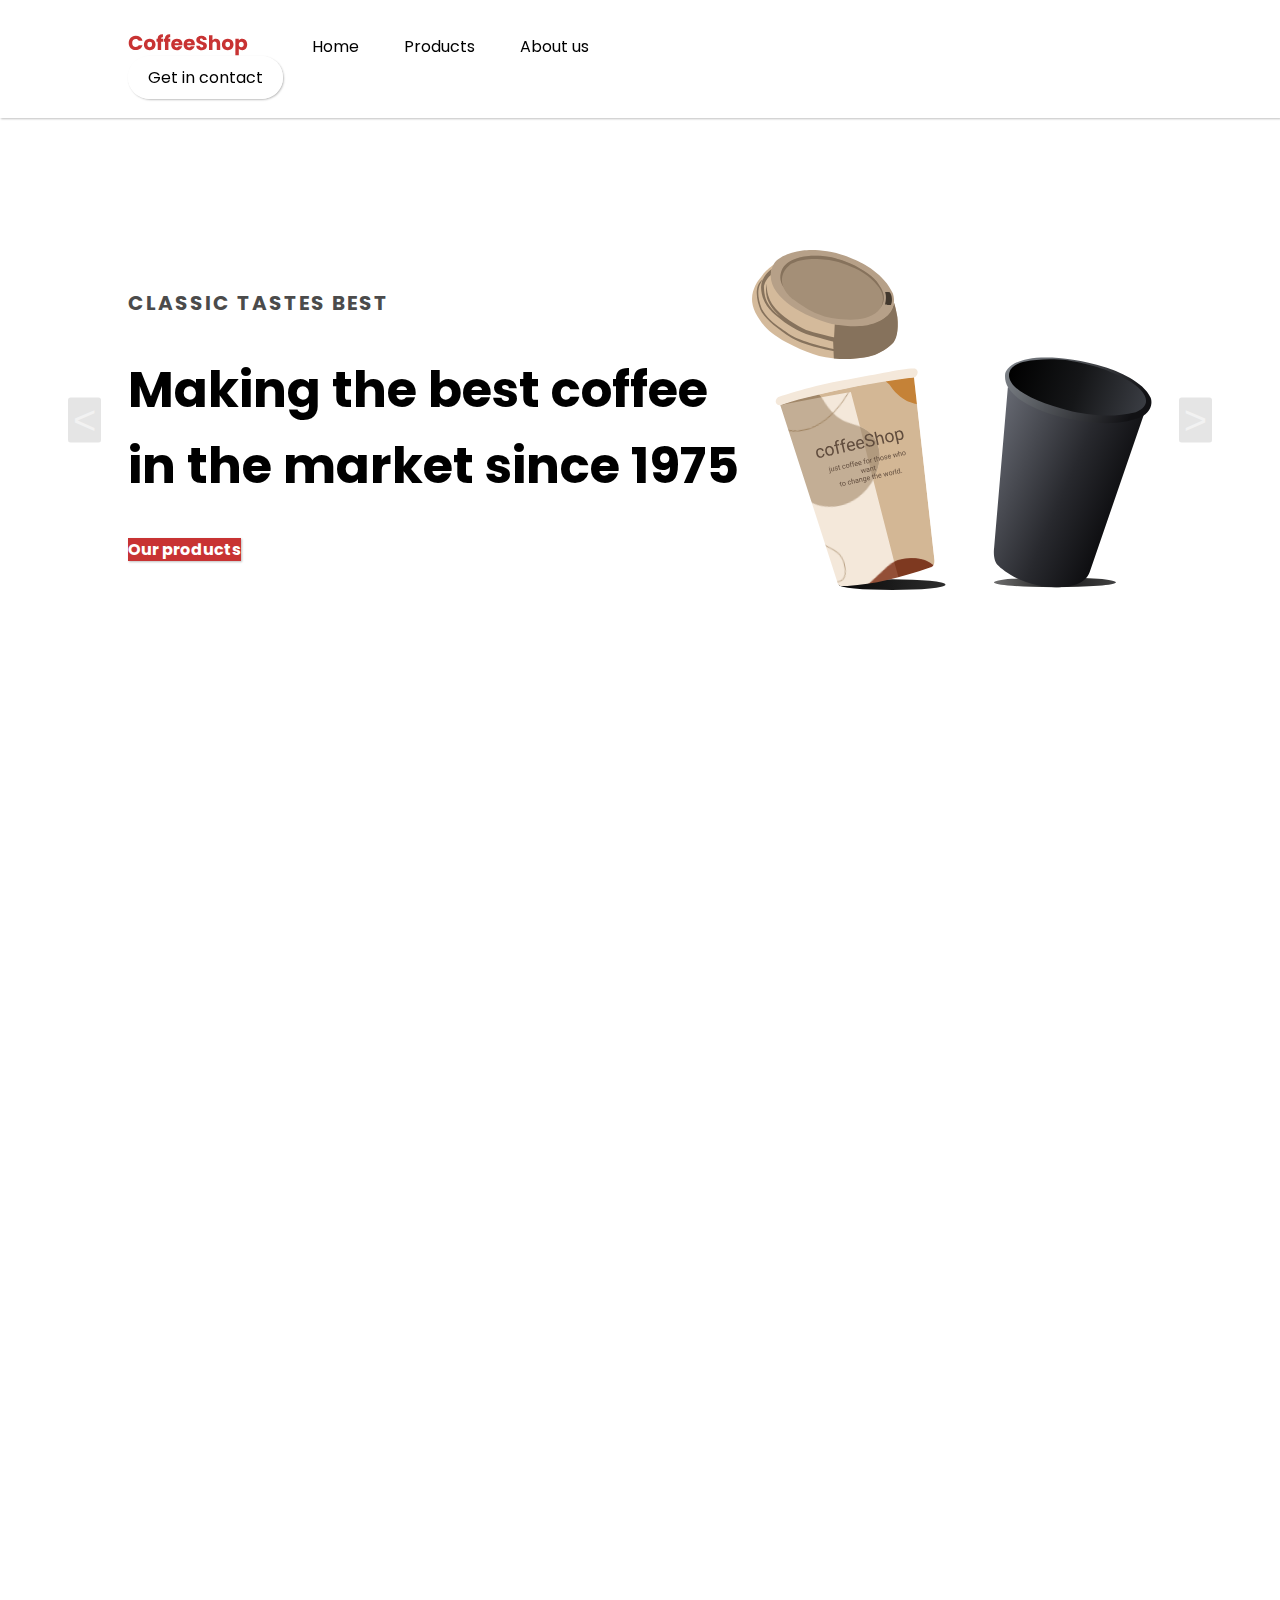
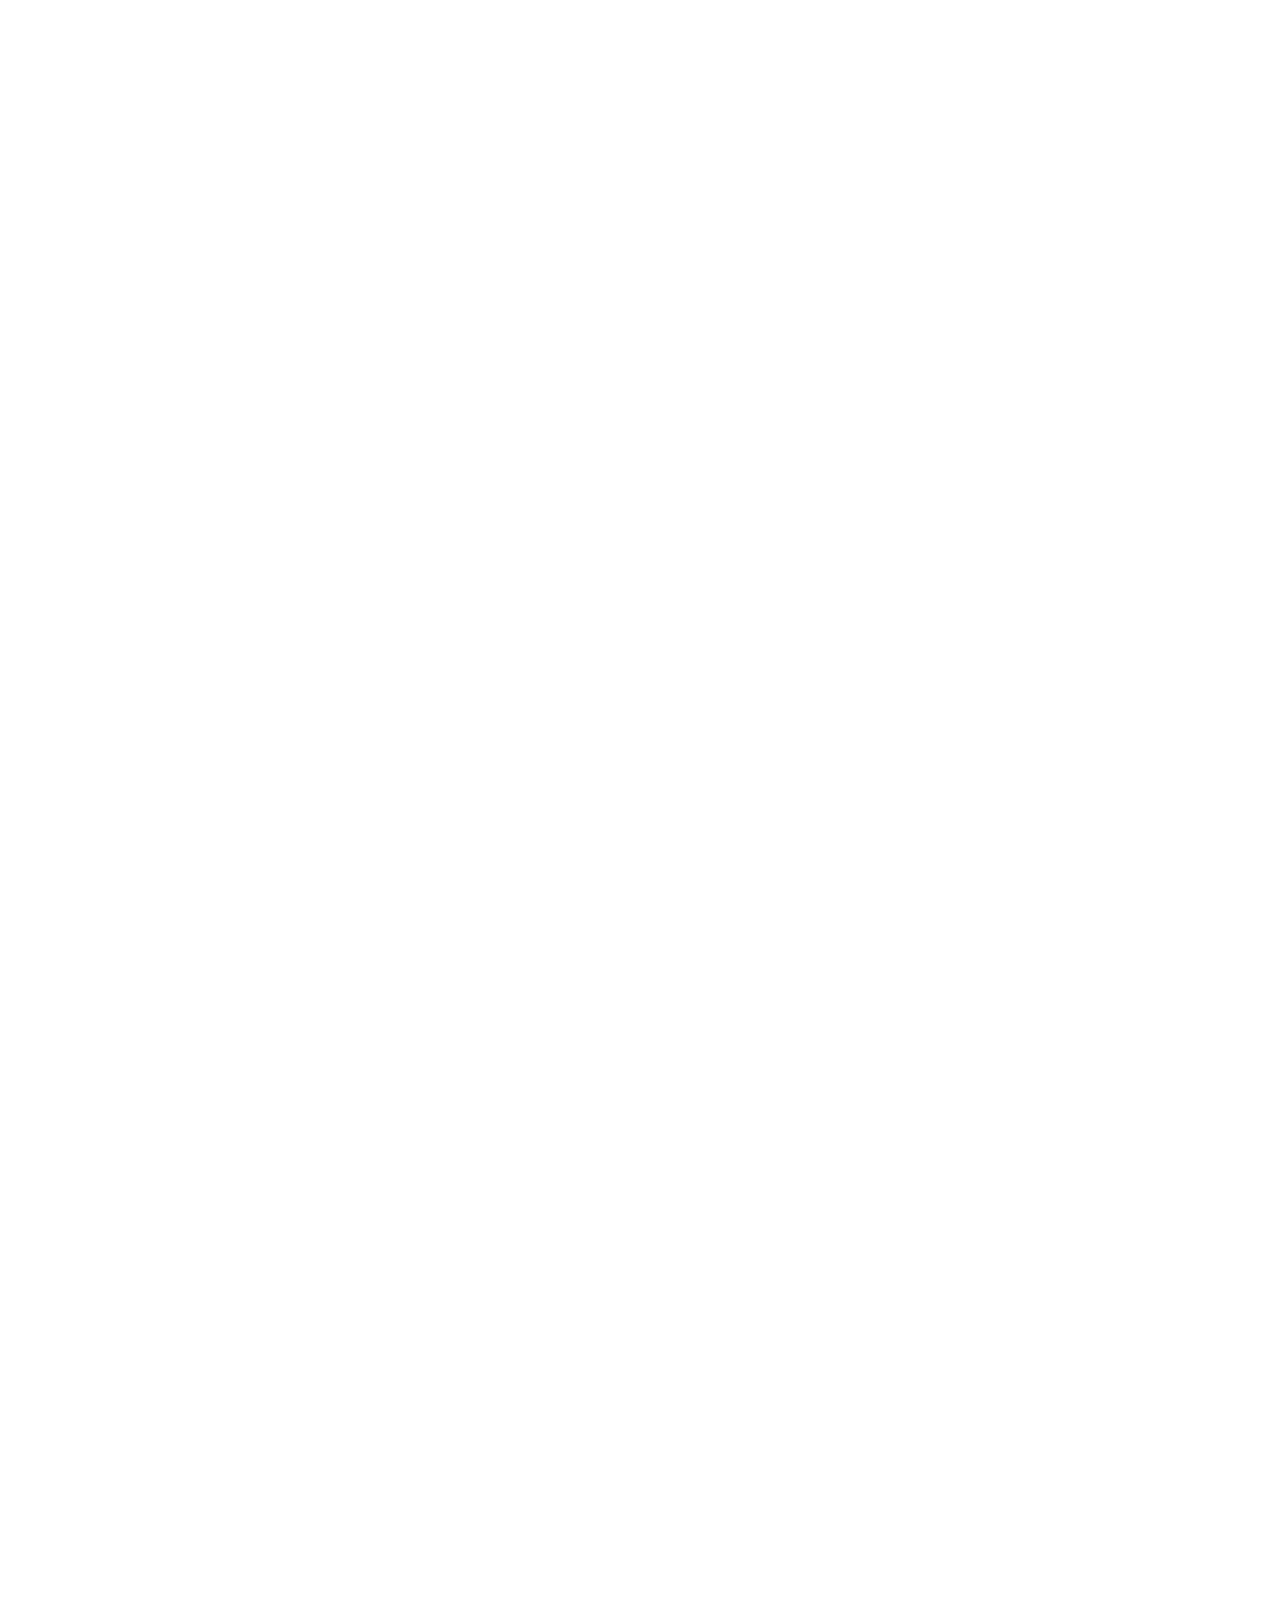
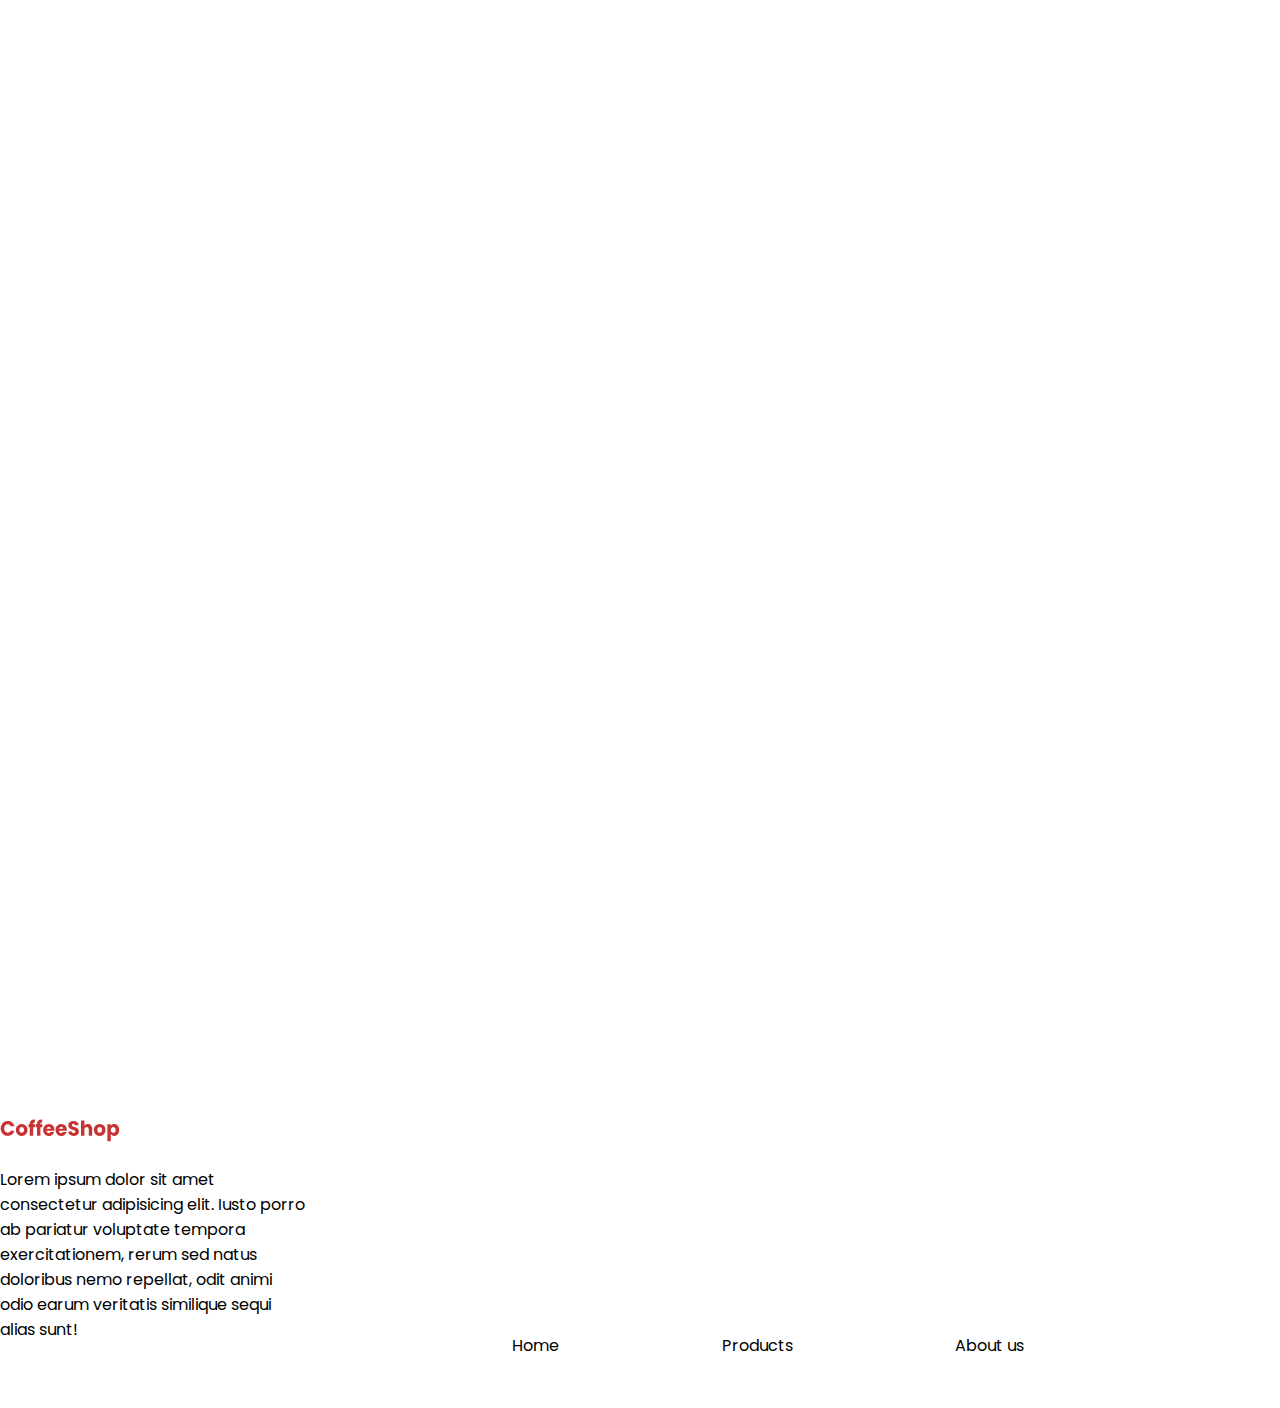
==== Coffee shop/index.html @ e7437e47 "Add files via upload" ====
<!DOCTYPE html>
<html lang="en">

<head>
    <meta charset="UTF-8">
    <meta http-equiv="X-UA-Compatible" content="IE=edge">
    <meta name="viewport" content="width=device-width, initial-scale=1.0">
    <link rel="preconnect" href="https://fonts.googleapis.com">
    <link rel="preconnect" href="https://fonts.gstatic.com" crossorigin>
    <link href="https://fonts.googleapis.com/css2?family=Poppins:wght@300;400;700&display=swap" rel="stylesheet">
    <link href="https://cdn.jsdelivr.net/npm/bootstrap@5.0.2/dist/css/bootstrap.min.css" rel="stylesheet"
        integrity="sha384-EVSTQN3/azprG1Anm3QDgpJLIm9Nao0Yz1ztcQTwFspd3yD65VohhpuuCOmLASjC" crossorigin="anonymous">
    <link rel="stylesheet" href="https://cdn.jsdelivr.net/npm/bootstrap-icons@1.8.1/font/bootstrap-icons.css">
    <link rel="stylesheet" href="css/styles.css">
    <title>Landing Page</title>
</head>

<body>
    <header>
        <nav id="navbar" class="btn__shadow">
            <div class="navbar__menu d-flex justify-content-between">
                <div class="navbar--left">
                    <a href="#" class="p-0"><img class="logo" src="img/CoffeeShop.svg" alt=""></a>
                    <div class="navbar__links">
                        <a href="#">Home</a>
                        <a href="#products">Products</a>
                        <a href="#about">About us</a>
                    </div>
                </div>
                <a class="contact--button btn__shadow" href="#contact">Get in contact</a>
            </div>
        </nav>
    </header>
    <main class="hero wrap">
        <div class="hero__carousel" data-carousel>
            <button class="carousel__button prev" data-carousel-button="prev">&lt;</button>
            <button class="carousel__button next" data-carousel-button="next">&gt;</button>
            <ul data-slides>
                <li class="p-0 slide" data-active>
                    <div>
                        <p class="hero__subtitle">Classic tastes best</p>
                        <h1 class="hero__title">Making the best coffee in the market since 1975</h1>
                        <a href="#products" class="btn btn-lg btn__shadow">Our products</a>
                    </div>
                    <img class="hero__img" src="img/CUPS.svg" alt="">
                </li>
                <li class="p-0 slide">
                    <div class="col-7 p-0">
                        <h1 class="hero__title">We carefully select greatest coffees around the world</h1>
                    </div>
                    <div class="img__container col-5">
                        <img class="col-6" src="img/BODY.svg" alt="">
                        <img class="col-6" src="img/LEFT.svg" alt="">
                    </div>
                </li>
            </ul>
        </div>
    </main>
    <section id="products" class="products wrap">
        <div class="items__container mx-auto">
            <h2 class="transition text-center hidden">Know our products</h2>
            <div class="product transition hidden">
                <img class="col-4" src="img/product3.svg" alt="">
                <div class="col-4 px-5">
                    <h3 class="products__subtitle">Lavazza</h3>
                    <p>Lorem ipsum, dolor sit amet consectetur adipisicing elit. Unde, labore
                        nostrum. Nesciunt corporis ut quas recusandae exercitationem, hic distinctio ea molestiae
                        voluptatum quidem facere non qui optio dolore, earum modi!</p>
                </div>
            </div>
            <div class="product justify-content-end transition hidden">
                <div class="col-4 px-5">
                    <h3 class="products__subtitle">Atlas premium</h3>
                    <p>Lorem ipsum, dolor sit amet consectetur adipisicing elit. Unde, labore
                        nostrum. Nesciunt corporis ut quas recusandae exercitationem, hic distinctio ea molestiae
                        voluptatum quidem facere non qui optio dolore, earum modi!</p>
                </div>
                <img class="col-4" src="img/product1.svg" alt="">
            </div>
            <div class="product transition hidden">
                <img class="col-4" src="img/product2.svg" alt="">
                <div class="col-4 px-5">
                    <h3 class="products__subtitle">Arabia classic</h3>
                    <p>Lorem ipsum, dolor sit amet consectetur adipisicing elit. Unde, labore
                        nostrum. Nesciunt corporis ut quas recusandae exercitationem, hic distinctio ea molestiae
                        voluptatum quidem facere non qui optio dolore, earum modi!</p>
                </div>
            </div>
        </div>
    </section>
    <section id="about" class="about hidden transition wrap">
        <div class="p-0 margin-auto">
            <div class="w-80 mx-auto">
                <h1 class="about__title col-6">47 years giving
                    high quality coffee</h1>
            </div>
            <div class="w-80 mx-auto py-5">
                <img class="banner" src="img/banner.png" alt="">
            </div>
            <p class="about__description mx-auto text-center">Lorem ipsum dolor sit amet, consectetur adipiscing elit.
                Etiam eu
                turpis molestie, dictum est a, mattis tellus. Sed dignissim, metus nec fringilla accumsan, risus sem
                sollicitudin lacus, ut interdum tellus elit sed risus. Maecenas eget condimentum velit, sit amet. Lorem
                ipsum dolor sit amet, consectetur adipiscing elit.

                Lorem ipsum dolor sit amet, consectetur adipiscing elit. Etiam eu
                turpis molestie, dictum est a, mattis tellus. Sed dignissim, metus nec fringilla accumsan, risus sem
                sollicitudin lacus, ut interdum tellus elit sed risus. Maecenas eget condimentum velit, sit amet.</p>
        </div>
    </section>
    <section id="contact" class="contact hidden transition wrap">
        <h2 class="text-center pb-5">Contact Us</h2>
        <ul class="social">
            <li><i class="bi bi-facebook"></i></li>
            <li><i class="bi bi-instagram"></i></li>
            <li><i class="bi bi-whatsapp"></i></li>
            <li><i class="bi bi-twitter"></i></li>
        </ul>
        <div>
            <form class="col-sm-6 mx-auto py-5" id="form">
                <div class="mb-3">
                    <label class="form-label" for="name">Full name: </label>
                    <input class="form-control form-control-lg" type="text" id="name" name="name">
                </div>
                <div class="mb-3">
                    <label class="form-label" for="email">E-mail: </label>
                    <input class="form-control form-control-lg" type="email" id="email" name="email" required>
                </div>
                <div class="mb-3">
                    <label class="form-label" for="message">Message: </label>
                    <textarea class="form-control form-control-lg h-100" id="message" name="message"></textarea>
                </div>
                <button type="submit" class="btn btn-lg btn__shadow">Send</button>
            </form>
        </div>
    </section>
    <footer class="site__footer">
        <div class="footer__content w-80 mx-auto">
            <div class="left">
                <img class="logo" src="img/CoffeeShop.svg">
                <p>Lorem ipsum dolor sit amet consectetur adipisicing elit. Iusto porro ab pariatur
                    voluptate tempora exercitationem, rerum sed natus doloribus nemo repellat, odit animi odio earum
                    veritatis similique sequi alias sunt!</p>
            </div>
            <div class="footer__link">
                <a href="#">Home</a>
                <a href="#products">Products</a>
                <a href="#about">About us</a>
            </div>
        </div>
    </footer>
    <script src="https://cdn.jsdelivr.net/npm/bootstrap@5.0.2/dist/js/bootstrap.bundle.min.js"
        integrity="sha384-MrcW6ZMFYlzcLA8Nl+NtUVF0sA7MsXsP1UyJoMp4YLEuNSfAP+JcXn/tWtIaxVXM"
        crossorigin="anonymous"></script>
    <script src="js/app.js"></script>
</body>

</html>
---- Coffee shop/css/styles.css ----
/* resets */
html {
  font-size: 62.5%;
  height: 100%;
  box-sizing: border-box;
}
*,
*:before,
*:after {
  box-sizing: inherit;
}
body {
  margin: 0;
  padding: 0;
  font-family: "Poppins", sans-serif;
  font-size: 1.6rem;
  scroll-behavior: smooth;
  display: flex;
  flex-direction: column;
  min-height: 100vh;
  width: 100%;
}
a,
a:hover {
  text-decoration: none;
  color: #000000;
}
ul {
  list-style: none;
  margin: 0;
  padding: 0;
}
/* inicio globales */
.wrap {
  padding: 10rem 0;
}
.w-80 {
  width: 80%;
}
.transition {
  transition: opacity 1s ease-in;
}
.hidden {
  opacity: 0 !important;
}
/* fin globales */
.btn:hover {
  color: white;
}
.logo {
  width: 12rem;
}
#navbar {
  background-image: url("/img/food.png");
  position: fixed;
  width: 100%;
  transition: 0.3s;
  z-index: 9999;
  top: 0;
}
.navbar__menu {
  padding: 2.8rem 0;
  margin: auto;
  width: 80%;
}
.navbar--left {
  display: flex;
  justify-content: space-between;
  align-items: center;
  width: 45%;
}
.navbar__links {
  width: 60%;
  display: flex;
  justify-content: space-between;
}
.contact--button {
  font-size: 1.6rem;
  padding: 1rem 2rem;
  border-radius: 50px 50px;
  background-color: white;
}
.btn__shadow {
  -webkit-box-shadow: 1px 1px 2px 0px rgba(0, 0, 0, 0.25);
  box-shadow: 1px 1px 2px 0px rgba(0, 0, 0, 0.25);
}
.hero__carousel {
  position: relative;
  width: 80%;
  height: 60vh;
  margin: 0 auto;
}
.slide {
  position: absolute;
  inset: 0;
  opacity: 0;
  display: flex;
  justify-content: space-between;
  align-items: center;
  transition: 1s;
}
.slide > img {
  display: block;
  object-position: center;
  object-fit: cover;
}
.slide[data-active] {
  opacity: 1;
  z-index: 1;
}
.carousel__button {
  position: absolute;
  z-index: 1;
  background: none;
  border: none;
  font-size: 4rem;
  top: 50%;
  transform: translateY(-50%);
  color: rgba(255, 255, 255, 0.5);
  cursor: pointer;
  border-radius: 0.25rem;
  padding: 0 0.5rem;
  background-color: rgba(0, 0, 0, 0.1);
}
.carousel__button:hover,
.carousel__button:focus {
  color: white;
  background-color: rgba(0, 0, 0, 0.2);
}
.carousel__button:focus {
  outline: 1px solid black;
}
.carousel__button.prev {
  left: -6rem;
}
.carousel__button.next {
  right: -6rem;
}
.hero__img {
  width: 40rem;
}
.hero {
  padding: 15rem 0;
}
.hero__title,
.products__title,
.about__title {
  font-weight: 700;
  font-size: 5rem;
}
.btn {
  background-color: #c83333;
  color: white;
  font-weight: 700;
}
.products,
.hero,
.about,
.contact {
  position: relative;
}
.img__container {
  position: relative;
  display: flex;
  justify-content: space-between;
}
.product {
  width: 100%;
  display: flex;
  align-items: center;
  transition: opacity 1s ease-in;
}
.products__img {
  width: 20rem;
}
.hero__subtitle {
  font-size: 2rem;
  font-weight: 700;
  text-transform: uppercase;
  letter-spacing: 0.2rem;
  margin: 1rem 0;
  color: #4b4b4b;
  transition: opacity 1s ease-in;
}
.social {
  font-size: 4rem;
  margin: auto;
  width: 50%;
  justify-content: space-around;
  display: flex;
  height: 6rem;
}
.social li {
  position: relative;
}
.social li:hover {
  font-size: 4.5rem;
  color: #c83333;
  transition: 0.5s;
  cursor: pointer;
}
.about__description {
  font-size: 1.8rem;
  width: 80%;
}
.items__container {
  width: 90%;
}
.banner {
  width: 100%;
  margin: 0 auto;
}
.site__footer {
  background-image: url("/img/food.png");
}
.footer__content {
  padding: 5rem 0;
  display: flex;
  justify-content: space-between;
}
.left {
  width: 30%;
}
.footer__link {
  display: flex;
  align-items: flex-end;
  justify-content: space-between;
  width: 50%;
}
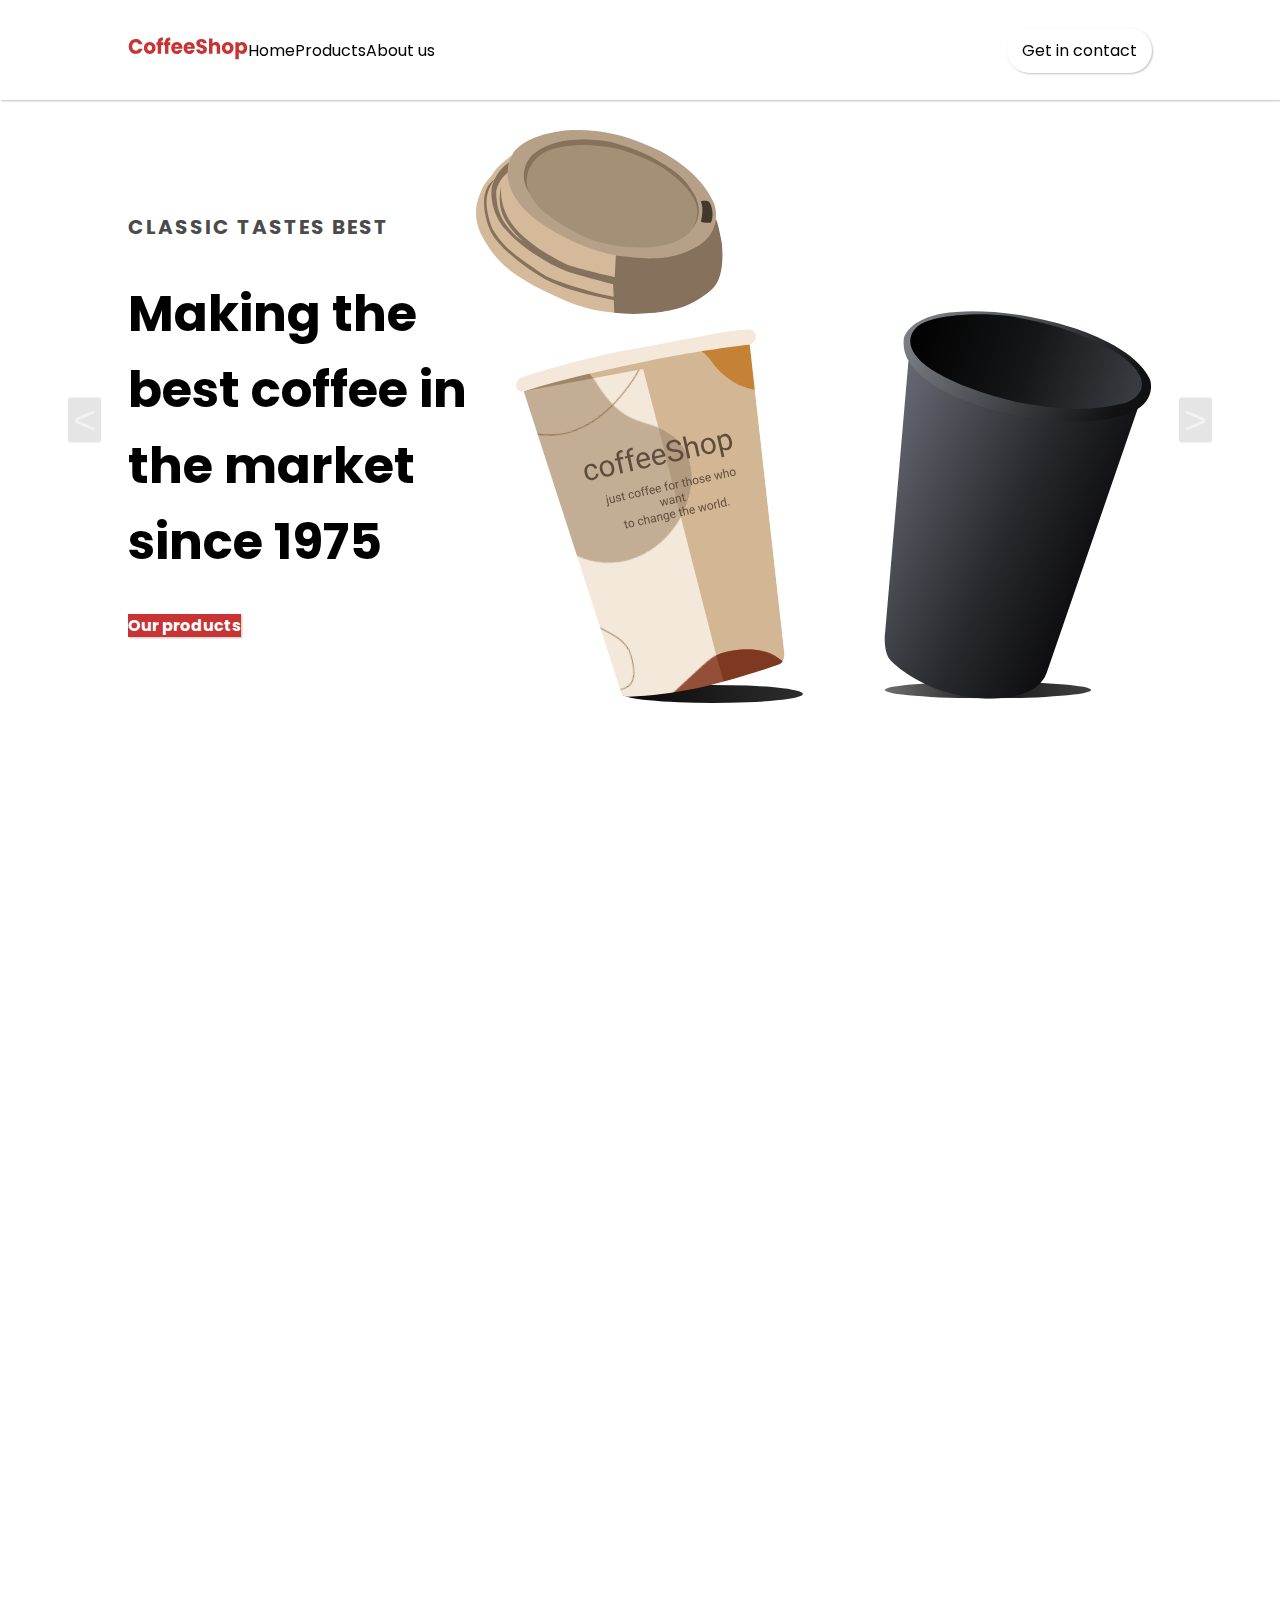
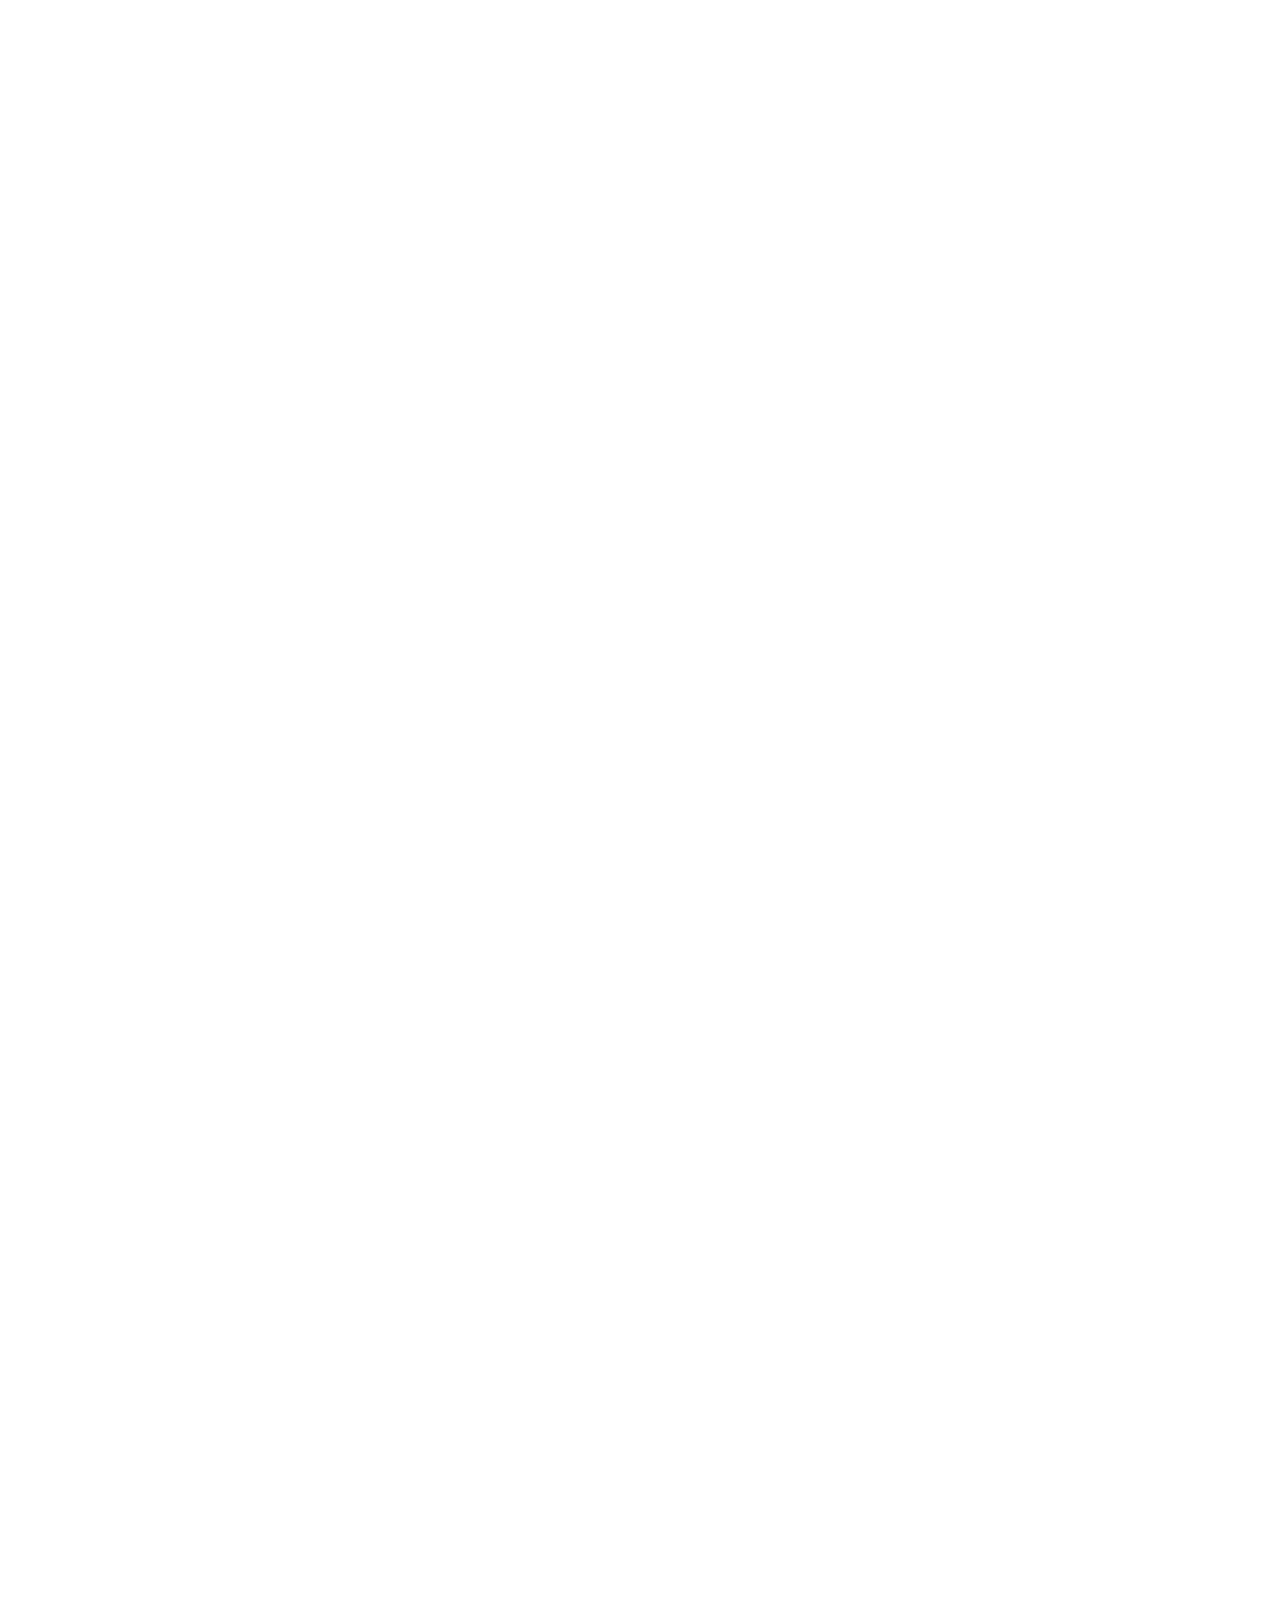
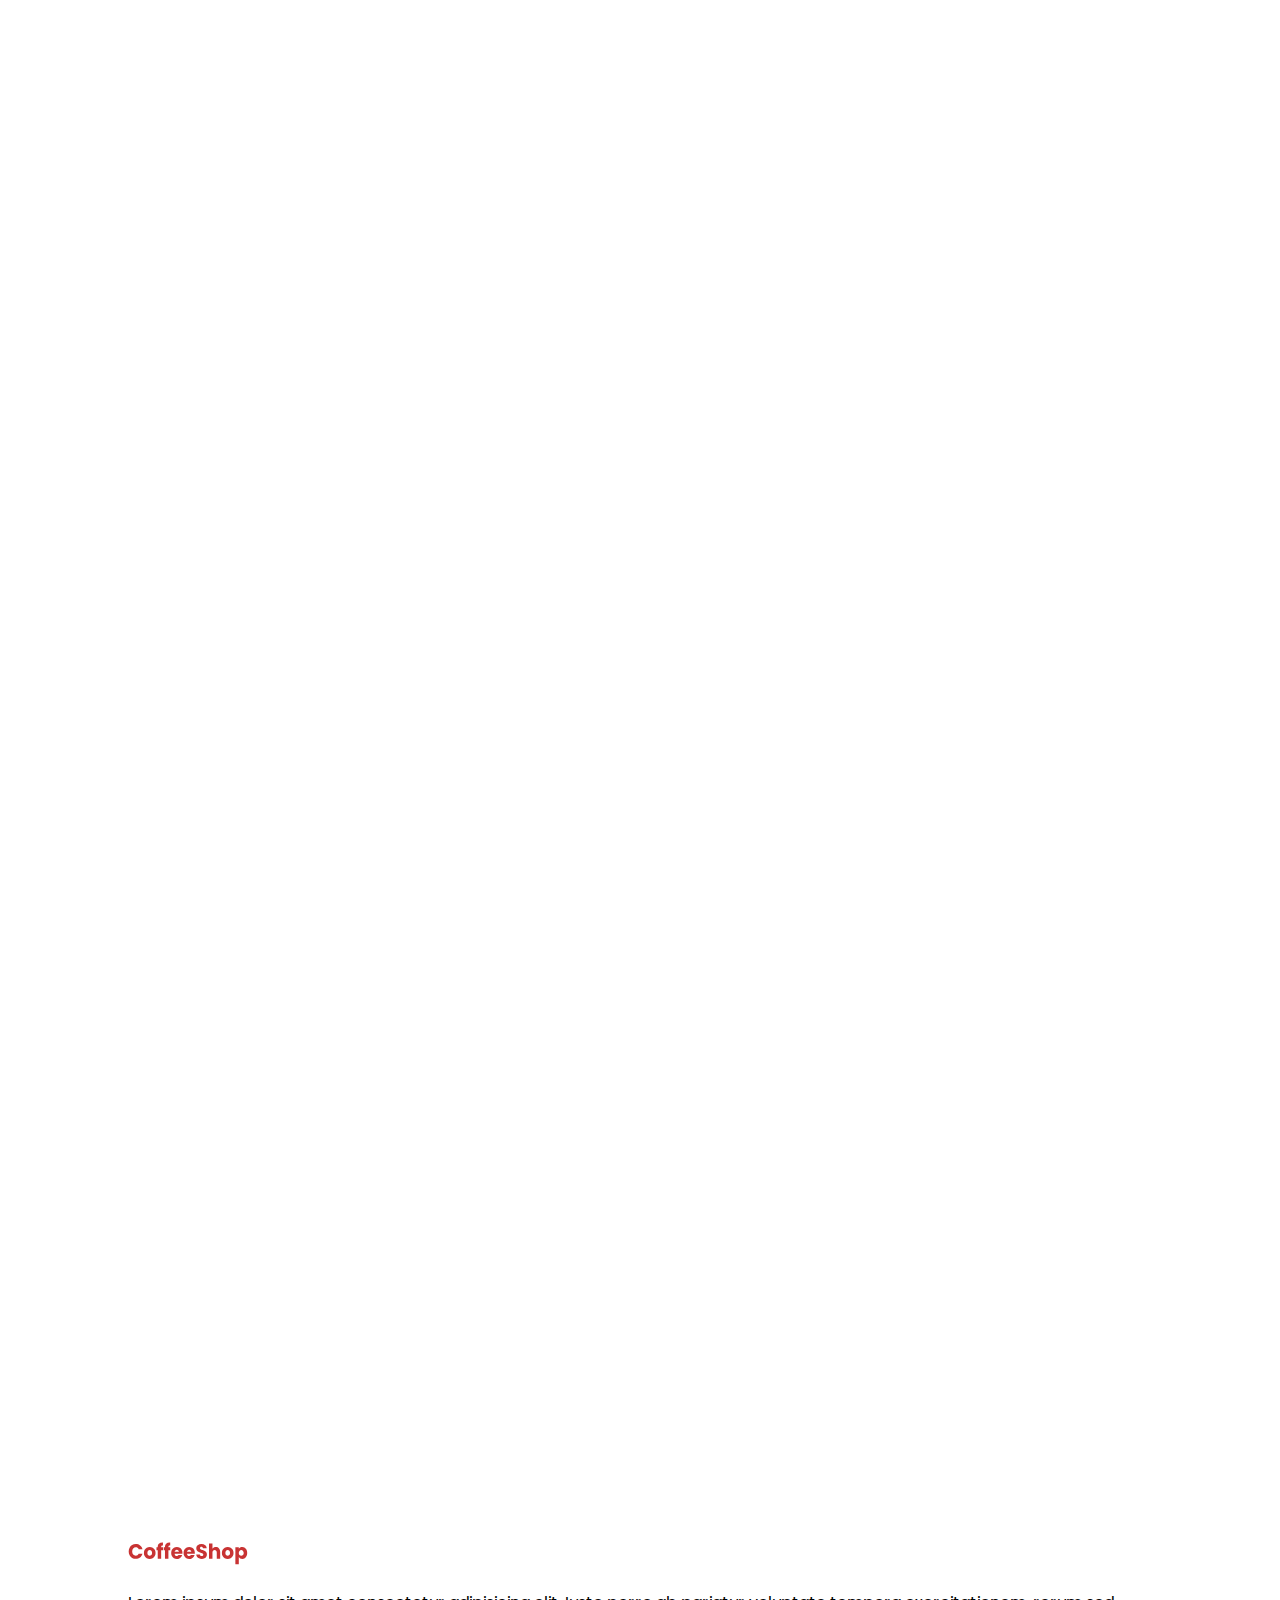
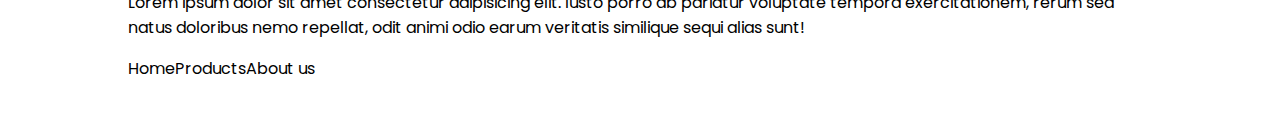
==== commit f260037e: "Add files via upload" ====
--- a/Coffee shop/index.html
+++ b/Coffee shop/index.html
@@ -18,10 +18,12 @@
 <body>
     <header>
         <nav id="navbar" class="btn__shadow">
-            <div class="navbar__menu d-flex justify-content-between">
-                <div class="navbar--left">
-                    <a href="#" class="p-0"><img class="logo" src="img/CoffeeShop.svg" alt=""></a>
-                    <div class="navbar__links">
+            <div class="w-80 navbar__menu">
+                <div class="col-7 col-lg-6 navbar--left">
+                    <div class="col-12 col-lg-5">
+                        <a href="#" class="p-0"><img class="logo" src="img/CoffeeShop.svg" alt=""></a>
+                    </div>
+                    <div class="col-12 col-lg-7 navbar__links">
                         <a href="#">Home</a>
                         <a href="#products">Products</a>
                         <a href="#about">About us</a>
@@ -37,18 +39,20 @@
             <button class="carousel__button next" data-carousel-button="next">&gt;</button>
             <ul data-slides>
                 <li class="p-0 slide" data-active>
-                    <div>
+                    <div class="col-12 col-lg-6">
                         <p class="hero__subtitle">Classic tastes best</p>
                         <h1 class="hero__title">Making the best coffee in the market since 1975</h1>
                         <a href="#products" class="btn btn-lg btn__shadow">Our products</a>
                     </div>
-                    <img class="hero__img" src="img/CUPS.svg" alt="">
+                    <div class="col-lg-5">
+                        <img class="img-fluid" src="img/CUPS.svg" alt="">
+                    </div>
                 </li>
                 <li class="p-0 slide">
-                    <div class="col-7 p-0">
+                    <div class="col-12 col-lg-7 p-0">
                         <h1 class="hero__title">We carefully select greatest coffees around the world</h1>
                     </div>
-                    <div class="img__container col-5">
+                    <div class="d-flex col-lg-5">
                         <img class="col-6" src="img/BODY.svg" alt="">
                         <img class="col-6" src="img/LEFT.svg" alt="">
                     </div>
@@ -58,10 +62,10 @@
     </main>
     <section id="products" class="products wrap">
         <div class="items__container mx-auto">
-            <h2 class="transition text-center hidden">Know our products</h2>
+            <h2 class="products__title transition text-center hidden">Know our products</h2>
             <div class="product transition hidden">
-                <img class="col-4" src="img/product3.svg" alt="">
-                <div class="col-4 px-5">
+                <img class="col-6 col-lg-4" src="img/product3.svg" alt="">
+                <div class="col-6 col-lg-4 px-5">
                     <h3 class="products__subtitle">Lavazza</h3>
                     <p>Lorem ipsum, dolor sit amet consectetur adipisicing elit. Unde, labore
                         nostrum. Nesciunt corporis ut quas recusandae exercitationem, hic distinctio ea molestiae
@@ -69,17 +73,17 @@
                 </div>
             </div>
             <div class="product justify-content-end transition hidden">
-                <div class="col-4 px-5">
+                <div class="col-6 col-lg-4 px-5">
                     <h3 class="products__subtitle">Atlas premium</h3>
                     <p>Lorem ipsum, dolor sit amet consectetur adipisicing elit. Unde, labore
                         nostrum. Nesciunt corporis ut quas recusandae exercitationem, hic distinctio ea molestiae
                         voluptatum quidem facere non qui optio dolore, earum modi!</p>
                 </div>
-                <img class="col-4" src="img/product1.svg" alt="">
+                <img class="col-6 col-lg-4" src="img/product1.svg" alt="">
             </div>
             <div class="product transition hidden">
-                <img class="col-4" src="img/product2.svg" alt="">
-                <div class="col-4 px-5">
+                <img class="col-6 col-lg-4" src="img/product2.svg" alt="">
+                <div class="col-6 col-lg-4 px-5">
                     <h3 class="products__subtitle">Arabia classic</h3>
                     <p>Lorem ipsum, dolor sit amet consectetur adipisicing elit. Unde, labore
                         nostrum. Nesciunt corporis ut quas recusandae exercitationem, hic distinctio ea molestiae
@@ -89,15 +93,15 @@
         </div>
     </section>
     <section id="about" class="about hidden transition wrap">
-        <div class="p-0 margin-auto">
+        <div class="p-0">
             <div class="w-80 mx-auto">
-                <h1 class="about__title col-6">47 years giving
+                <h1 class="about__title col-12 col-lg-6">47 years giving
                     high quality coffee</h1>
             </div>
-            <div class="w-80 mx-auto py-5">
+            <div class="col-12 col-lg-10 mx-auto py-5">
                 <img class="banner" src="img/banner.png" alt="">
             </div>
-            <p class="about__description mx-auto text-center">Lorem ipsum dolor sit amet, consectetur adipiscing elit.
+            <p class="about__description text-center">Lorem ipsum dolor sit amet, consectetur adipiscing elit.
                 Etiam eu
                 turpis molestie, dictum est a, mattis tellus. Sed dignissim, metus nec fringilla accumsan, risus sem
                 sollicitudin lacus, ut interdum tellus elit sed risus. Maecenas eget condimentum velit, sit amet. Lorem
@@ -117,7 +121,7 @@
             <li><i class="bi bi-twitter"></i></li>
         </ul>
         <div>
-            <form class="col-sm-6 mx-auto py-5" id="form">
+            <form class="col-10 col-sm-6 mx-auto py-5" id="form">
                 <div class="mb-3">
                     <label class="form-label" for="name">Full name: </label>
                     <input class="form-control form-control-lg" type="text" id="name" name="name">
@@ -135,14 +139,14 @@
         </div>
     </section>
     <footer class="site__footer">
-        <div class="footer__content w-80 mx-auto">
-            <div class="left">
+        <div class="footer__content w-80">
+            <div class="col-12 col-lg-4">
                 <img class="logo" src="img/CoffeeShop.svg">
                 <p>Lorem ipsum dolor sit amet consectetur adipisicing elit. Iusto porro ab pariatur
                     voluptate tempora exercitationem, rerum sed natus doloribus nemo repellat, odit animi odio earum
                     veritatis similique sequi alias sunt!</p>
             </div>
-            <div class="footer__link">
+            <div class="col-12 col-lg-4 footer__link">
                 <a href="#">Home</a>
                 <a href="#products">Products</a>
                 <a href="#about">About us</a>
--- a/Coffee shop/css/styles.css
+++ b/Coffee shop/css/styles.css
@@ -54,29 +54,35 @@
   background-image: url("/img/food.png");
   position: fixed;
   width: 100%;
+  height: 100px;
   transition: 0.3s;
   z-index: 9999;
+  display: flex;
   top: 0;
 }
 .navbar__menu {
-  padding: 2.8rem 0;
-  margin: auto;
-  width: 80%;
+  display: flex;
+  justify-content: space-between;
+  align-items: center;
+  margin: 0 auto;
 }
 .navbar--left {
   display: flex;
-  justify-content: space-between;
-  align-items: center;
-  width: 45%;
+  align-items: center;
+  flex-wrap: wrap;
 }
 .navbar__links {
-  width: 60%;
-  display: flex;
-  justify-content: space-between;
+  display: flex;
+  justify-content: space-between;
+}
+
+a:hover{
+  color: #c83333;
+  transition: .5s;
 }
 .contact--button {
   font-size: 1.6rem;
-  padding: 1rem 2rem;
+  padding: 1rem 1.5rem;
   border-radius: 50px 50px;
   background-color: white;
 }
@@ -98,6 +104,7 @@
   justify-content: space-between;
   align-items: center;
   transition: 1s;
+
 }
 .slide > img {
   display: block;
@@ -136,9 +143,7 @@
 .carousel__button.next {
   right: -6rem;
 }
-.hero__img {
-  width: 40rem;
-}
+
 .hero {
   padding: 15rem 0;
 }
@@ -148,6 +153,9 @@
   font-weight: 700;
   font-size: 5rem;
 }
+.product { 
+  padding-top: 10rem;
+}
 .btn {
   background-color: #c83333;
   color: white;
@@ -168,19 +176,17 @@
   width: 100%;
   display: flex;
   align-items: center;
-  transition: opacity 1s ease-in;
 }
 .products__img {
   width: 20rem;
 }
-.hero__subtitle {
+.hero__subtitle, .products__subtitle {
   font-size: 2rem;
   font-weight: 700;
   text-transform: uppercase;
   letter-spacing: 0.2rem;
   margin: 1rem 0;
   color: #4b4b4b;
-  transition: opacity 1s ease-in;
 }
 .social {
   font-size: 4rem;
@@ -201,6 +207,7 @@
 }
 .about__description {
   font-size: 1.8rem;
+  margin: 0 auto;
   width: 80%;
 }
 .items__container {
@@ -215,15 +222,13 @@
 }
 .footer__content {
   padding: 5rem 0;
-  display: flex;
-  justify-content: space-between;
-}
-.left {
-  width: 30%;
+  margin: 0 auto;
+  display: flex;
+  justify-content: space-between;
+  flex-wrap: wrap;
 }
 .footer__link {
   display: flex;
   align-items: flex-end;
   justify-content: space-between;
-  width: 50%;
 }